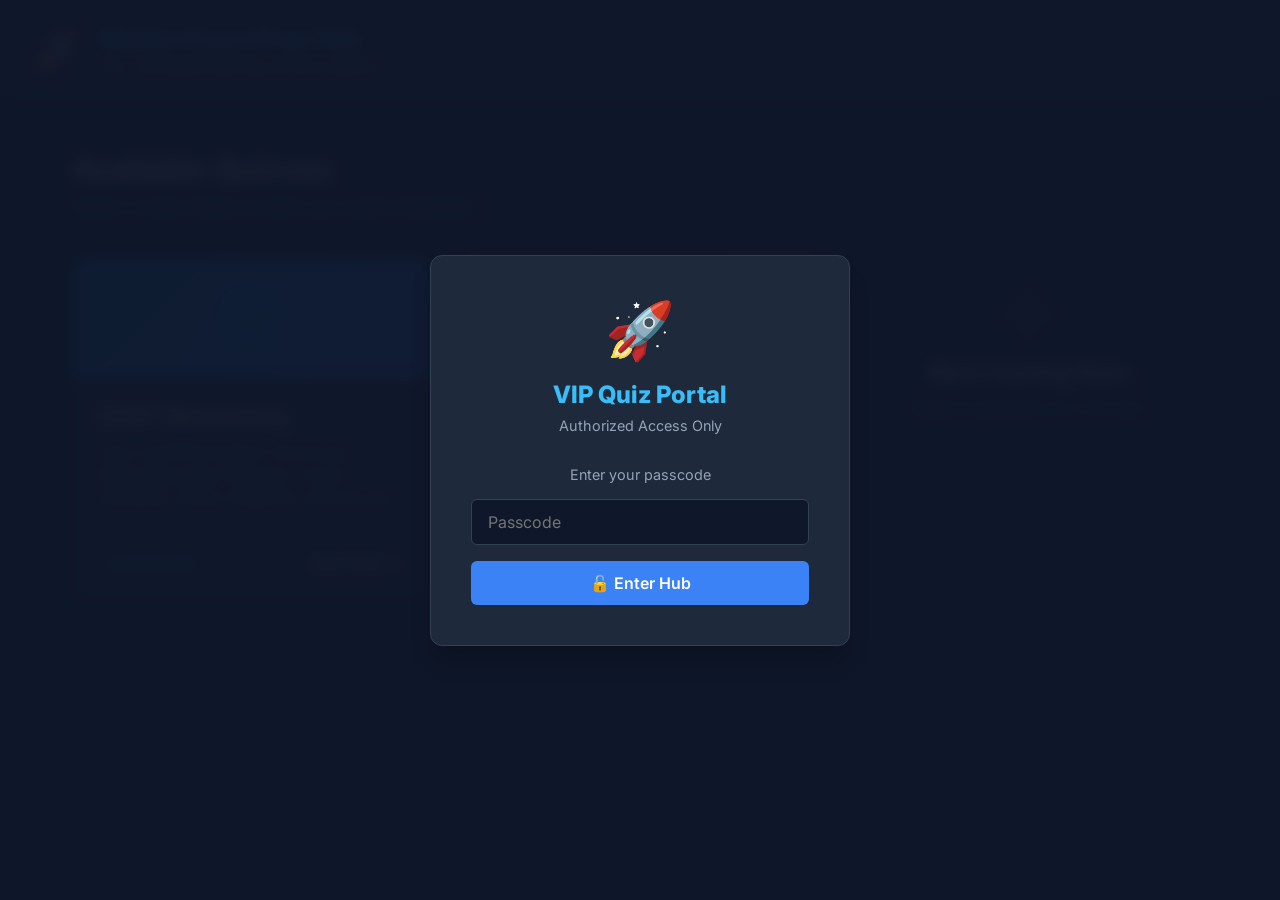
==== index.html @ 13464497 "Add files via upload" ====
<!DOCTYPE html>
<html lang="en">
<head>
  <meta charset="UTF-8">
  <meta name="viewport" content="width=device-width, initial-scale=1.0">
  <title>Master Quiz Dashboard</title>
  <link rel="preconnect" href="https://fonts.googleapis.com">
  <link rel="preconnect" href="https://fonts.gstatic.com" crossorigin>
  <link href="https://fonts.googleapis.com/css2?family=Inter:wght@400;500;600;700;800&display=swap" rel="stylesheet">
  <link rel="stylesheet" href="dashboard.css">
</head>
<body class="dark-theme">

  <div id="loginOverlay" class="login-overlay">
    <div class="login-card">
      <div class="login-logo">
        <span class="login-logo-icon">🚀</span>
        <h1 class="login-title">VIP Quiz Portal</h1>
        <p class="login-subtitle">Authorized Access Only</p>
      </div>
      <div class="login-body">
        <p style="color:var(--text-secondary); margin-bottom: 1rem; font-size: 0.9rem;">Enter your passcode</p>
        <input type="password" id="loginPassword" class="login-input" placeholder="Passcode" autocomplete="off" />
        <div id="loginError" class="login-error hidden">Invalid passcode.</div>
        <button id="loginBtn" class="login-submit">🔓 Enter Hub</button>
      </div>
    </div>
  </div>


  <header class="dashboard-header">
    <div class="logo">
      <span class="logo-icon">🚀</span>
      <div class="logo-text">
        <h1>Master Exam Prep Hub</h1>
        <span>Your centralized learning and quiz platform</span>
      </div>
    </div>
  </header>

  <main class="dashboard-main">
    <div class="header-section">
      <h2>Available Quizzes</h2>
      <p>Select a topic below to start your exam simulation.</p>
    </div>

    <div class="quiz-grid">
      
      <!-- CCST Quiz Card -->
      <a href="ccst/index.html" class="quiz-card">
        <div class="quiz-card-banner ccst-banner">
          <span class="banner-icon">🌐</span>
        </div>
        <div class="quiz-card-content">
          <h3>CCST Networking</h3>
          <p>Cisco Certified Support Technician Networking exam simulator. Covers standards, media, endpoints, and security.</p>
          <div class="quiz-card-footer">
            <span class="q-count">86 Questions</span>
            <span class="btn-start">Start Quiz →</span>
          </div>
        </div>
      </a>

      <!-- CodeIgniter 4 Quiz Card -->
      <a href="codeigniter/index.html" class="quiz-card">
        <div class="quiz-card-banner ci4-banner">
          <span class="banner-icon">🔥</span>
        </div>
        <div class="quiz-card-content">
          <h3>CodeIgniter 4</h3>
          <p>Comprehensive CI4 PHP Framework quiz. Covers MVC architecture, Routing, Validation, Sessions, and DB logic.</p>
          <div class="quiz-card-footer">
            <span class="q-count">100 Questions</span>
            <span class="btn-start">Start Quiz →</span>
          </div>
        </div>
      </a>

      <!-- Coming Soon Card -->
      <div class="quiz-card placeholder-card">
        <div class="quiz-card-content" style="text-align: center; display: flex; flex-direction: column; align-items: center; justify-content: center; height: 100%;">
          <span class="add-icon">➕</span>
          <h3>More Coming Soon</h3>
          <p>Ready to generate your next quiz.</p>
        </div>
      </div>

    </div>
  </main>


  <script>
    const VALID_HASHES = [
      '6c7d6aecbb61ab1dff69c3f4ffa90c6bf1a2afdbc5b8da7cbf77f70d31dbc001', // ACS2026
      '3b9cc1e67a8f08a70a151a79b98631f76f717755d3aa7f2d943ffb816f104e13', // AD2026
      '12a7cff00a2d4279deddb037a9b9614e3277ea4af7d8003c1f218ae1a2c48001', // WC2026
      'dbce42c01b147bf1288fe8c20fb02ff4cdb77951fe348cd6f45ea44a18793880', // EM2026
      '13ef0c436a851a1c594da8887487aa4251fabe8250c8774f76182cf08189c415'  // BLR2026
    ];

    async function sha256(message) {
      const data = new TextEncoder().encode(message);
      const hashBuffer = await crypto.subtle.digest('SHA-256', data);
      return Array.from(new Uint8Array(hashBuffer)).map(b => b.toString(16).padStart(2, '0')).join('');
    }

    if (localStorage.getItem('hub_authenticated') === 'true') {
      document.body.classList.add('authenticated');
      document.getElementById('loginOverlay').classList.add('hidden');
    }

    async function attemptLogin() {
      const pw = document.getElementById('loginPassword').value.trim();
      if (!pw) return;
      const hash = await sha256(pw);
      if (VALID_HASHES.includes(hash)) {
        localStorage.setItem('hub_authenticated', 'true');
        document.body.classList.add('authenticated');
        document.getElementById('loginOverlay').classList.add('hidden');
      } else {
        document.getElementById('loginError').classList.remove('hidden');
        document.getElementById('loginPassword').value = '';
      }
    }

    document.getElementById('loginBtn').addEventListener('click', attemptLogin);
    document.getElementById('loginPassword').addEventListener('keypress', (e) => {
      if (e.key === 'Enter') attemptLogin();
    });
  </script>

</body>
</html>
---- dashboard.css ----
:root {
  --bg-app: #0f172a;
  --bg-card: #1e293b;
  --bg-card-hover: #334155;
  --text-primary: #f8fafc;
  --text-secondary: #94a3b8;
  --accent-blue: #3b82f6;
  --accent-cyan: #38bdf8;
  --accent-orange: #f97316;
  --border-color: #334155;
}

* {
  box-sizing: border-box;
  margin: 0;
  padding: 0;
  font-family: 'Inter', sans-serif;
}

body.dark-theme {
  background-color: var(--bg-app);
  color: var(--text-primary);
  min-height: 100vh;
  display: flex;
  flex-direction: column;
}

.dashboard-header {
  background: var(--bg-card);
  border-bottom: 1px solid var(--border-color);
  padding: 1.5rem 2rem;
  box-shadow: 0 4px 6px -1px rgba(0, 0, 0, 0.1);
}

.logo {
  display: flex;
  align-items: center;
  gap: 1rem;
}

.logo-icon {
  font-size: 2.5rem;
}

.logo-text h1 {
  font-size: 1.5rem;
  font-weight: 800;
  color: var(--accent-cyan);
  margin-bottom: 0.2rem;
}

.logo-text span {
  font-size: 0.9rem;
  color: var(--text-secondary);
}

.dashboard-main {
  max-width: 1200px;
  margin: 0 auto;
  padding: 3rem 2rem;
  width: 100%;
}

.header-section {
  margin-bottom: 2.5rem;
}

.header-section h2 {
  font-size: 2rem;
  font-weight: 700;
  margin-bottom: 0.5rem;
}

.header-section p {
  color: var(--text-secondary);
  font-size: 1.1rem;
}

.quiz-grid {
  display: grid;
  grid-template-columns: repeat(auto-fill, minmax(320px, 1fr));
  gap: 2rem;
}

.quiz-card {
  background: var(--bg-card);
  border: 1px solid var(--border-color);
  border-radius: 12px;
  overflow: hidden;
  text-decoration: none;
  color: var(--text-primary);
  display: flex;
  flex-direction: column;
  transition: transform 0.2s, box-shadow 0.2s, border-color 0.2s;
  box-shadow: 0 4px 6px -1px rgba(0, 0, 0, 0.1);
}

.quiz-card:hover {
  transform: translateY(-5px);
  box-shadow: 0 10px 15px -3px rgba(0, 0, 0, 0.2);
  border-color: var(--accent-cyan);
}

.quiz-card-banner {
  height: 120px;
  display: flex;
  align-items: center;
  justify-content: center;
  font-size: 4rem;
}

.ccst-banner {
  background: linear-gradient(135deg, #0284c7, #3b82f6);
}

.ci4-banner {
  background: linear-gradient(135deg, #ea580c, #f97316);
}

.quiz-card-content {
  padding: 1.5rem;
  display: flex;
  flex-direction: column;
  flex-grow: 1;
}

.quiz-card-content h3 {
  font-size: 1.4rem;
  margin-bottom: 0.75rem;
}

.quiz-card-content p {
  color: var(--text-secondary);
  font-size: 0.95rem;
  line-height: 1.5;
  margin-bottom: 1.5rem;
  flex-grow: 1;
}

.quiz-card-footer {
  display: flex;
  justify-content: space-between;
  align-items: center;
  border-top: 1px solid var(--border-color);
  padding-top: 1rem;
}

.q-count {
  background: rgba(56, 189, 248, 0.1);
  color: var(--accent-cyan);
  padding: 0.25rem 0.75rem;
  border-radius: 9999px;
  font-size: 0.85rem;
  font-weight: 600;
}

.btn-start {
  color: var(--text-primary);
  font-weight: 700;
  font-size: 0.95rem;
}

.quiz-card:hover .btn-start {
  color: var(--accent-cyan);
}

.placeholder-card {
  border: 2px dashed var(--border-color);
  background: transparent;
  cursor: default;
}

.placeholder-card:hover {
  transform: none;
  box-shadow: none;
  border-color: var(--text-secondary);
}

.add-icon {
  font-size: 3rem;
  margin-bottom: 1rem;
  opacity: 0.5;
}

/* LOGIN OVERLAY */
.login-overlay {
  position: fixed; top: 0; left: 0; width: 100%; height: 100%;
  background: rgba(15, 23, 42, 0.95);
  backdrop-filter: blur(8px);
  display: flex; align-items: center; justify-content: center;
  z-index: 9999;
}
.login-overlay.hidden { display: none; }
.login-card {
  background: var(--bg-card);
  border: 1px solid var(--border-color);
  border-radius: 12px;
  padding: 2.5rem;
  width: 100%; max-width: 420px;
  box-shadow: 0 20px 25px -5px rgba(0, 0, 0, 0.2);
  text-align: center;
}
.login-logo-icon { font-size: 3.5rem; margin-bottom: 1rem; display: inline-block; }
.login-title { font-size: 1.5rem; font-weight: 800; color: var(--accent-cyan); margin-bottom: 0.5rem; }
.login-subtitle { color: var(--text-secondary); font-size: 0.9rem; margin-bottom: 2rem; }
.login-input {
  width: 100%; background: var(--bg-app); border: 1px solid var(--border-color);
  color: var(--text-primary); padding: 0.75rem 1rem; border-radius: 6px;
  font-size: 1rem; margin-bottom: 1rem; outline: none;
}
.login-input:focus { border-color: var(--accent-blue); }
.login-error { color: var(--accent-orange); font-size: 0.85rem; margin-bottom: 1rem; font-weight: 500; }
.login-error.hidden { display: none; }
.login-submit {
  width: 100%; background: var(--accent-blue); color: #fff;
  border: none; padding: 0.75rem; border-radius: 6px; font-size: 1rem;
  font-weight: 600; cursor: pointer; transition: background 0.2s;
}
.login-submit:hover { background: #2563eb; }
body:not(.authenticated) { overflow: hidden; }
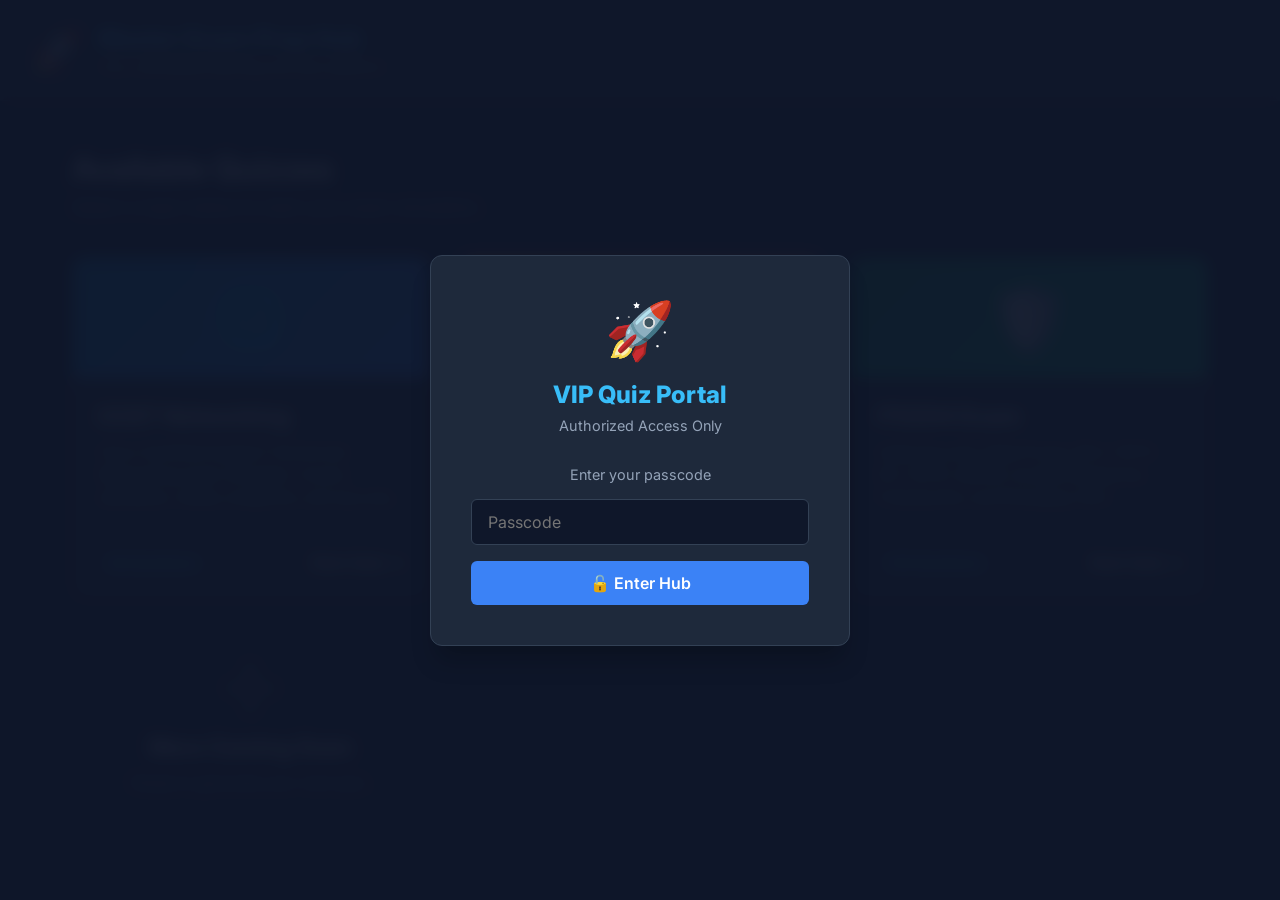
==== commit a5628c3d: "Add IT0204 Exam quiz (100 questions)" ====
--- a/index.html
+++ b/index.html
@@ -76,6 +76,21 @@
         </div>
       </a>
 
+      <!-- IT0204 Quiz Card -->
+      <a href="it0204/index.html" class="quiz-card">
+        <div class="quiz-card-banner it0204-banner">
+          <span class="banner-icon">🛡️</span>
+        </div>
+        <div class="quiz-card-content">
+          <h3>IT0204 Exam</h3>
+          <p>Cybersecurity, Data Privacy (R.A. 10173, R.A. 10175, GDPR), Incident Response, Frameworks, and Emerging Tech.</p>
+          <div class="quiz-card-footer">
+            <span class="q-count">100 Questions</span>
+            <span class="btn-start">Start Quiz →</span>
+          </div>
+        </div>
+      </a>
+
       <!-- Coming Soon Card -->
       <div class="quiz-card placeholder-card">
         <div class="quiz-card-content" style="text-align: center; display: flex; flex-direction: column; align-items: center; justify-content: center; height: 100%;">
--- a/dashboard.css
+++ b/dashboard.css
@@ -117,6 +117,10 @@
   background: linear-gradient(135deg, #ea580c, #f97316);
 }
 
+.it0204-banner {
+  background: linear-gradient(135deg, #059669, #10b981);
+}
+
 .quiz-card-content {
   padding: 1.5rem;
   display: flex;
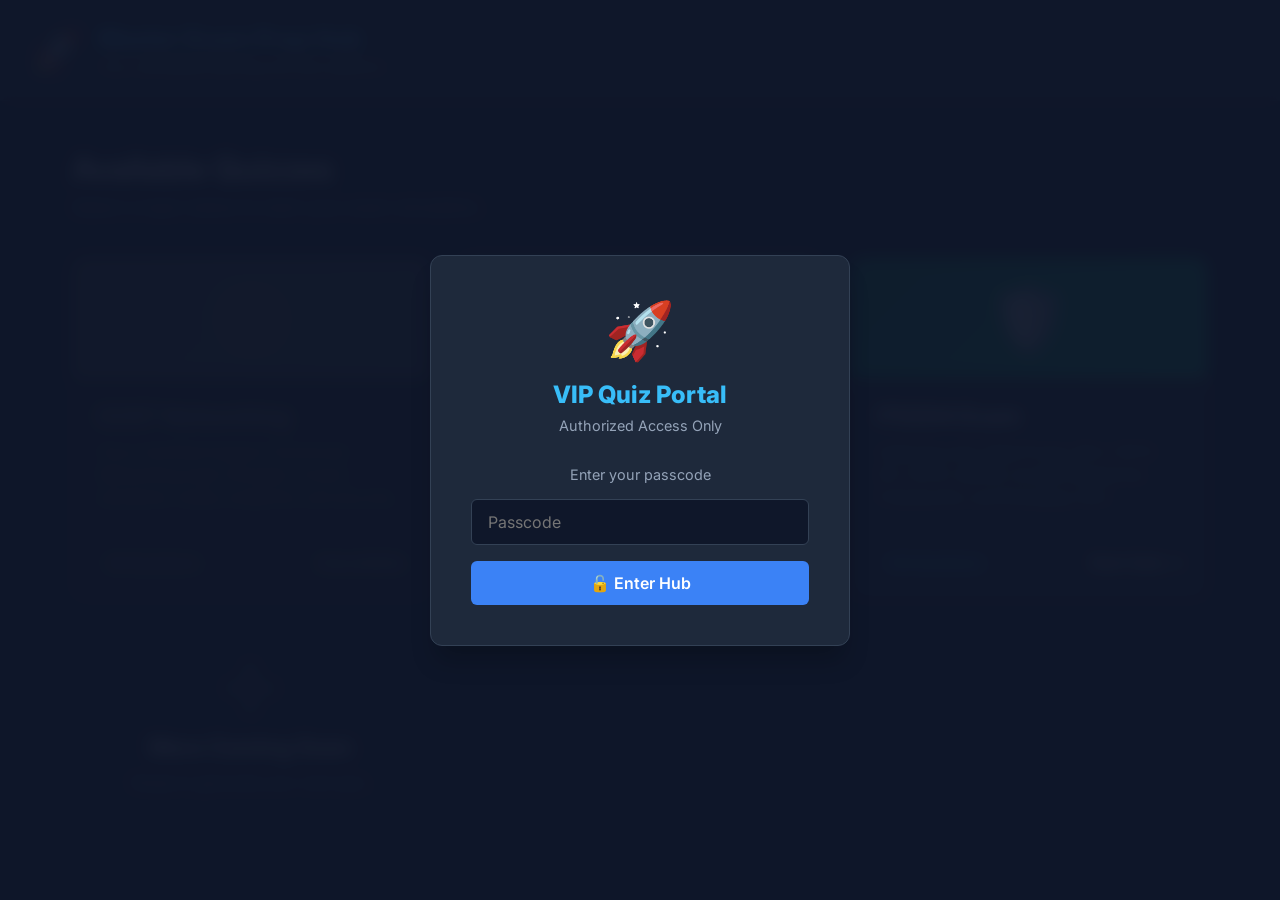
==== commit 95fe694f: "Update dashboard and shuffle IT0204 quiz" ====
--- a/index.html
+++ b/index.html
@@ -46,8 +46,8 @@
 
     <div class="quiz-grid">
       
-      <!-- CCST Quiz Card -->
-      <a href="ccst/index.html" class="quiz-card">
+      <!-- CCST Quiz Card (Disabled) -->
+      <div class="quiz-card disabled-card">
         <div class="quiz-card-banner ccst-banner">
           <span class="banner-icon">🌐</span>
         </div>
@@ -56,13 +56,13 @@
           <p>Cisco Certified Support Technician Networking exam simulator. Covers standards, media, endpoints, and security.</p>
           <div class="quiz-card-footer">
             <span class="q-count">86 Questions</span>
-            <span class="btn-start">Start Quiz →</span>
+            <span class="btn-start">Unavailable</span>
           </div>
         </div>
-      </a>
+      </div>
 
-      <!-- CodeIgniter 4 Quiz Card -->
-      <a href="codeigniter/index.html" class="quiz-card">
+      <!-- CodeIgniter 4 Quiz Card (Disabled) -->
+      <div class="quiz-card disabled-card">
         <div class="quiz-card-banner ci4-banner">
           <span class="banner-icon">🔥</span>
         </div>
@@ -71,10 +71,10 @@
           <p>Comprehensive CI4 PHP Framework quiz. Covers MVC architecture, Routing, Validation, Sessions, and DB logic.</p>
           <div class="quiz-card-footer">
             <span class="q-count">100 Questions</span>
-            <span class="btn-start">Start Quiz →</span>
+            <span class="btn-start">Unavailable</span>
           </div>
         </div>
-      </a>
+      </div>
 
       <!-- IT0204 Quiz Card -->
       <a href="it0204/index.html" class="quiz-card">
--- a/dashboard.css
+++ b/dashboard.css
@@ -121,6 +121,13 @@
   background: linear-gradient(135deg, #059669, #10b981);
 }
 
+.disabled-card {
+  filter: grayscale(100%);
+  opacity: 0.55;
+  pointer-events: none;
+  cursor: not-allowed;
+}
+
 .quiz-card-content {
   padding: 1.5rem;
   display: flex;
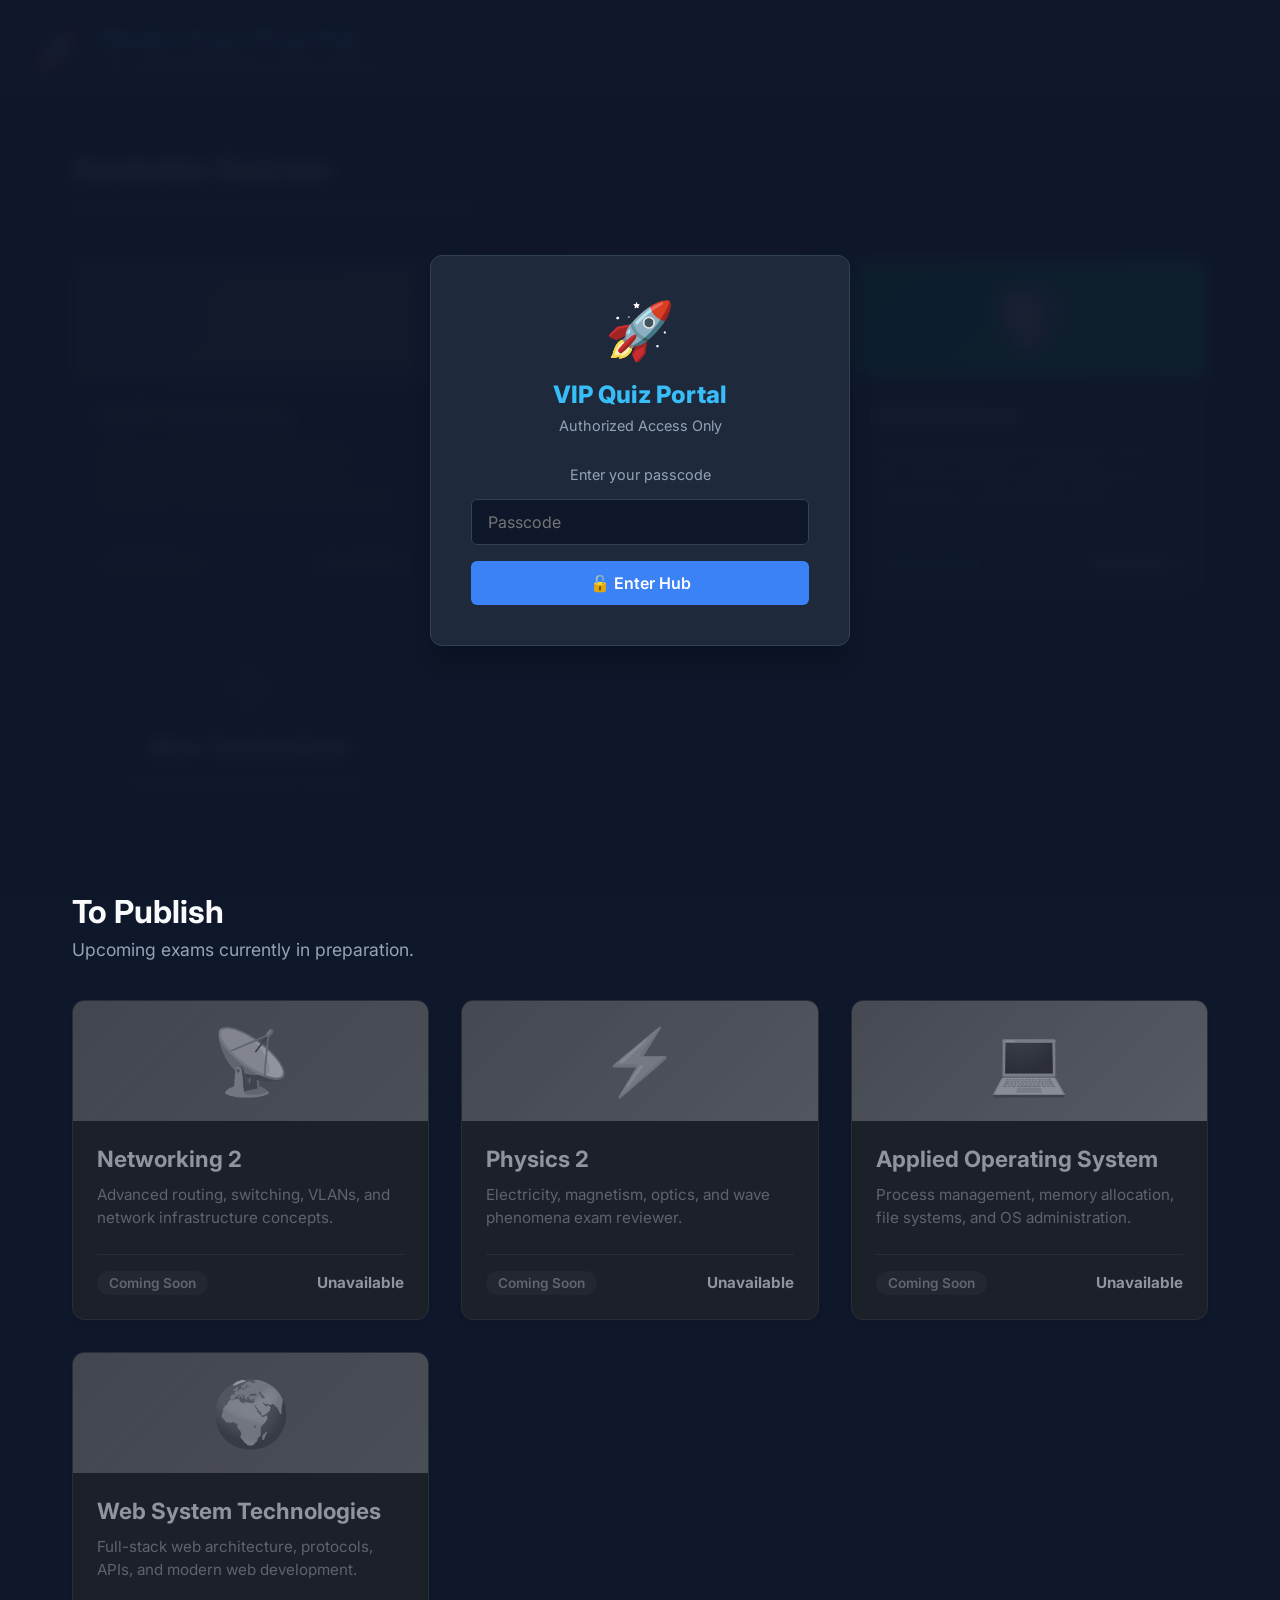
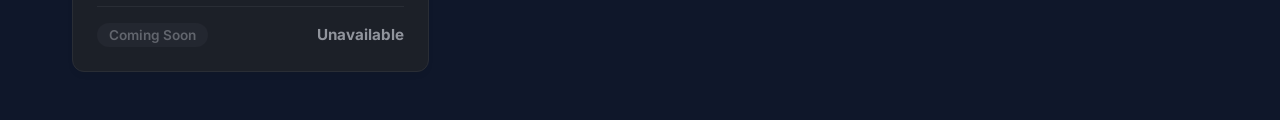
==== commit daffef2f: "Add To Publish section with upcoming exam cards" ====
--- a/index.html
+++ b/index.html
@@ -97,6 +97,75 @@
           <span class="add-icon">➕</span>
           <h3>More Coming Soon</h3>
           <p>Ready to generate your next quiz.</p>
+        </div>
+      </div>
+
+    </div>
+
+    <div class="header-section" style="margin-top: 3rem;">
+      <h2>To Publish</h2>
+      <p>Upcoming exams currently in preparation.</p>
+    </div>
+
+    <div class="quiz-grid">
+
+      <!-- Networking 2 Card (To Publish) -->
+      <div class="quiz-card disabled-card">
+        <div class="quiz-card-banner ccst-banner">
+          <span class="banner-icon">📡</span>
+        </div>
+        <div class="quiz-card-content">
+          <h3>Networking 2</h3>
+          <p>Advanced routing, switching, VLANs, and network infrastructure concepts.</p>
+          <div class="quiz-card-footer">
+            <span class="q-count">Coming Soon</span>
+            <span class="btn-start">Unavailable</span>
+          </div>
+        </div>
+      </div>
+
+      <!-- Physics 2 Card (To Publish) -->
+      <div class="quiz-card disabled-card">
+        <div class="quiz-card-banner ci4-banner">
+          <span class="banner-icon">⚡</span>
+        </div>
+        <div class="quiz-card-content">
+          <h3>Physics 2</h3>
+          <p>Electricity, magnetism, optics, and wave phenomena exam reviewer.</p>
+          <div class="quiz-card-footer">
+            <span class="q-count">Coming Soon</span>
+            <span class="btn-start">Unavailable</span>
+          </div>
+        </div>
+      </div>
+
+      <!-- Applied Operating System Card (To Publish) -->
+      <div class="quiz-card disabled-card">
+        <div class="quiz-card-banner it0204-banner">
+          <span class="banner-icon">💻</span>
+        </div>
+        <div class="quiz-card-content">
+          <h3>Applied Operating System</h3>
+          <p>Process management, memory allocation, file systems, and OS administration.</p>
+          <div class="quiz-card-footer">
+            <span class="q-count">Coming Soon</span>
+            <span class="btn-start">Unavailable</span>
+          </div>
+        </div>
+      </div>
+
+      <!-- Web System Technologies Card (To Publish) -->
+      <div class="quiz-card disabled-card">
+        <div class="quiz-card-banner ccst-banner">
+          <span class="banner-icon">🌍</span>
+        </div>
+        <div class="quiz-card-content">
+          <h3>Web System Technologies</h3>
+          <p>Full-stack web architecture, protocols, APIs, and modern web development.</p>
+          <div class="quiz-card-footer">
+            <span class="q-count">Coming Soon</span>
+            <span class="btn-start">Unavailable</span>
+          </div>
         </div>
       </div>
 
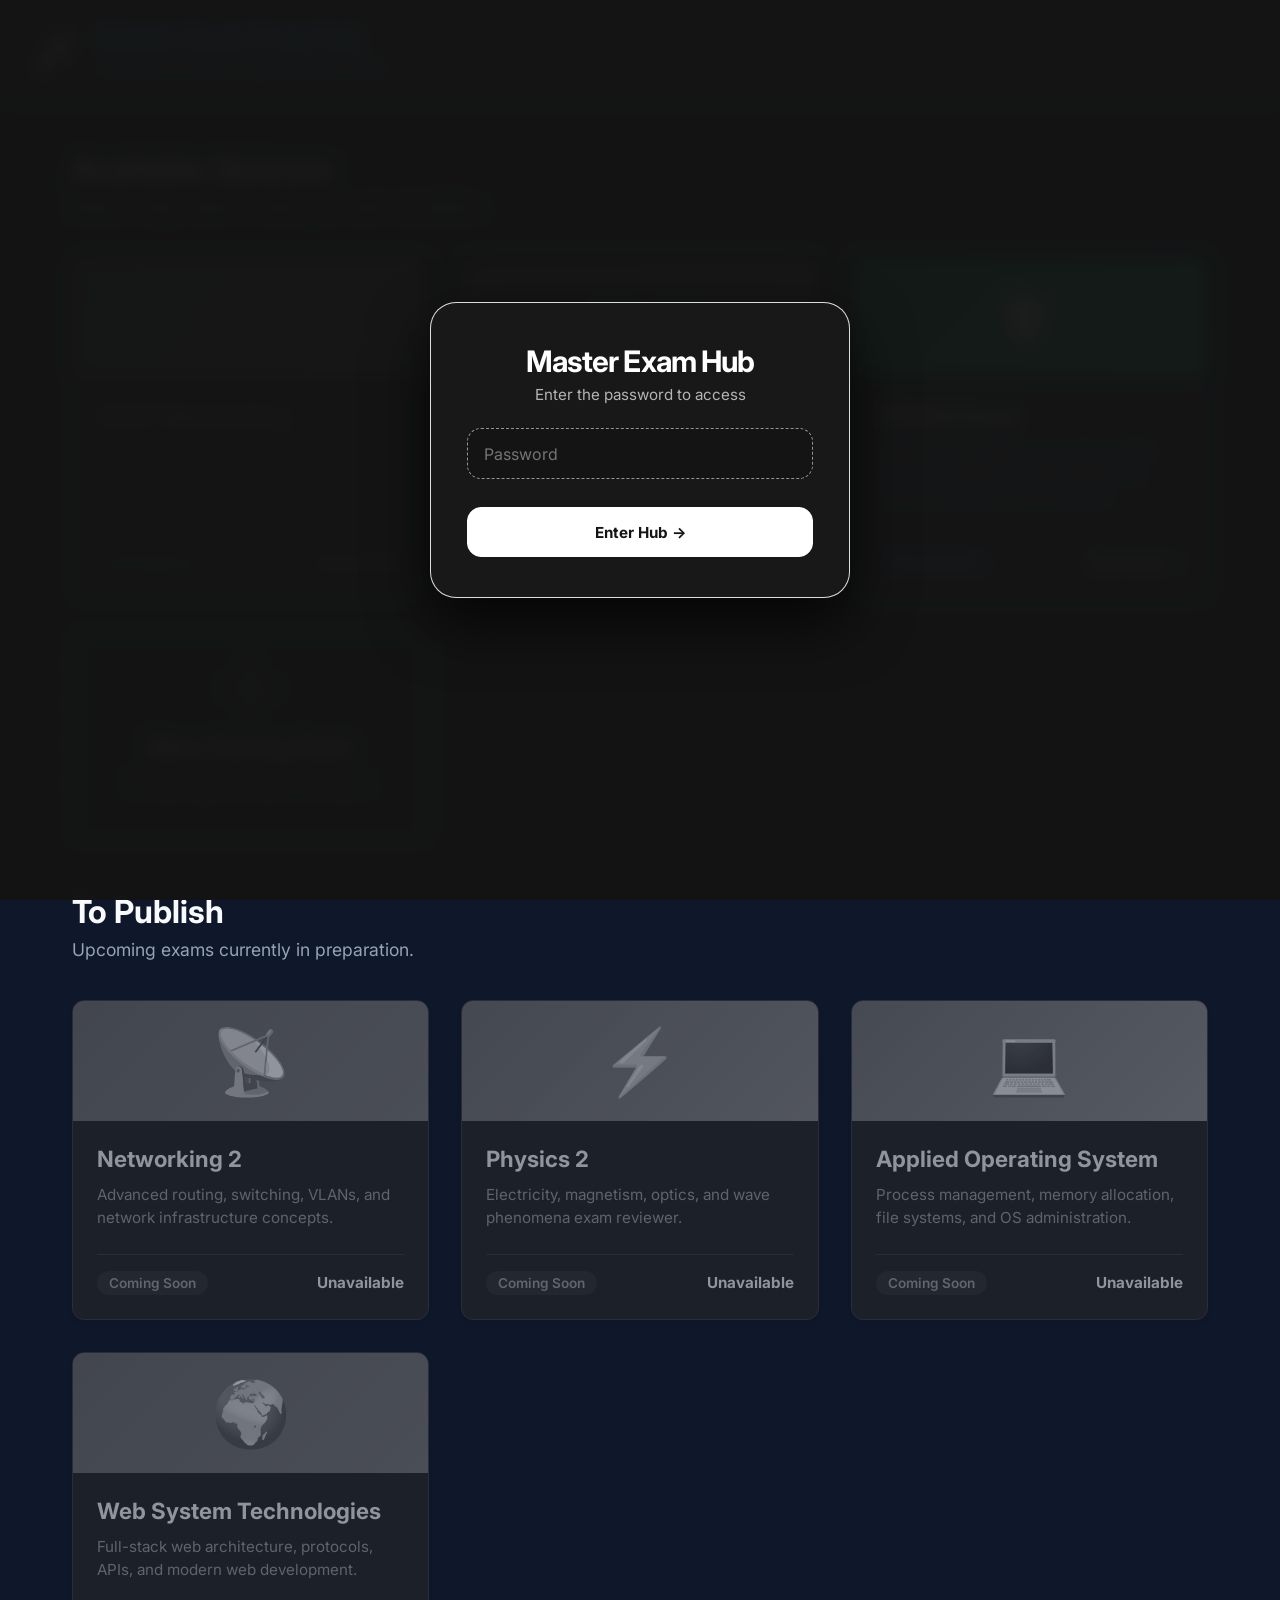
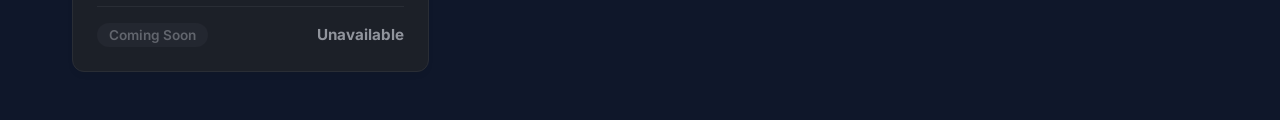
==== commit 87385b85: "Update landing login gate to Paradigm design" ====
--- a/index.html
+++ b/index.html
@@ -4,6 +4,7 @@
   <meta charset="UTF-8">
   <meta name="viewport" content="width=device-width, initial-scale=1.0">
   <title>Master Quiz Dashboard</title>
+  <link rel="icon" type="image/png" href="icon.png">
   <link rel="preconnect" href="https://fonts.googleapis.com">
   <link rel="preconnect" href="https://fonts.gstatic.com" crossorigin>
   <link href="https://fonts.googleapis.com/css2?family=Inter:wght@400;500;600;700;800&display=swap" rel="stylesheet">
@@ -11,18 +12,16 @@
 </head>
 <body class="dark-theme">
 
-  <div id="loginOverlay" class="login-overlay">
-    <div class="login-card">
+  <div id="loginOverlay" class="login-overlay paradigm-login-overlay">
+    <div class="login-card paradigm-login-card">
       <div class="login-logo">
-        <span class="login-logo-icon">🚀</span>
-        <h1 class="login-title">VIP Quiz Portal</h1>
-        <p class="login-subtitle">Authorized Access Only</p>
+        <h1 class="login-title">Master Exam Hub</h1>
+        <p class="login-subtitle">Enter the password to access</p>
       </div>
       <div class="login-body">
-        <p style="color:var(--text-secondary); margin-bottom: 1rem; font-size: 0.9rem;">Enter your passcode</p>
-        <input type="password" id="loginPassword" class="login-input" placeholder="Passcode" autocomplete="off" />
-        <div id="loginError" class="login-error hidden">Invalid passcode.</div>
-        <button id="loginBtn" class="login-submit">🔓 Enter Hub</button>
+        <input type="password" id="loginPassword" class="login-input" placeholder="Password" autocomplete="off" />
+        <div id="loginError" class="login-error hidden">Invalid password.</div>
+        <button id="loginBtn" class="login-submit">Enter Hub →</button>
       </div>
     </div>
   </div>
--- a/dashboard.css
+++ b/dashboard.css
@@ -229,3 +229,66 @@
 }
 .login-submit:hover { background: #2563eb; }
 body:not(.authenticated) { overflow: hidden; }
+
+/* ===== Paradigm Wireframe Login Gate ===== */
+.paradigm-login-overlay {
+  background: rgba(20, 20, 20, 0.96) !important;
+  backdrop-filter: blur(8px);
+}
+
+.paradigm-login-card {
+  background: #181818 !important;
+  border: 1.5px solid rgba(255, 255, 255, 0.85) !important;
+  border-radius: 26px !important;
+  padding: 2.5rem 2.25rem !important;
+  box-shadow: 0 24px 60px rgba(0, 0, 0, 0.75) !important;
+  max-width: 420px !important;
+}
+
+.paradigm-login-card .login-title {
+  color: #ffffff !important;
+  font-size: 1.85rem !important;
+  font-weight: 700 !important;
+  letter-spacing: -0.03em !important;
+  margin-bottom: 0.4rem !important;
+}
+
+.paradigm-login-card .login-subtitle {
+  color: rgba(255, 255, 255, 0.68) !important;
+  font-size: 0.95rem !important;
+  margin-bottom: 1.5rem !important;
+}
+
+.paradigm-login-card .login-input {
+  background: #141414 !important;
+  border: 1.5px dashed rgba(255, 255, 255, 0.55) !important;
+  border-radius: 14px !important;
+  color: #ffffff !important;
+  padding: 0.9rem 1rem !important;
+  font-size: 1rem !important;
+  transition: border-color 0.2s ease !important;
+}
+
+.paradigm-login-card .login-input:focus {
+  border-style: solid !important;
+  border-color: #ffffff !important;
+  outline: none !important;
+}
+
+.paradigm-login-card .login-submit {
+  background: #ffffff !important;
+  color: #141414 !important;
+  border: 1.5px solid #ffffff !important;
+  border-radius: 14px !important;
+  font-weight: 700 !important;
+  font-size: 0.95rem !important;
+  padding: 0.9rem 1.25rem !important;
+  margin-top: 0.75rem !important;
+  cursor: pointer !important;
+  transition: transform 0.15s ease, opacity 0.15s ease !important;
+}
+
+.paradigm-login-card .login-submit:hover {
+  transform: translateY(-1px);
+  opacity: 0.92;
+}
